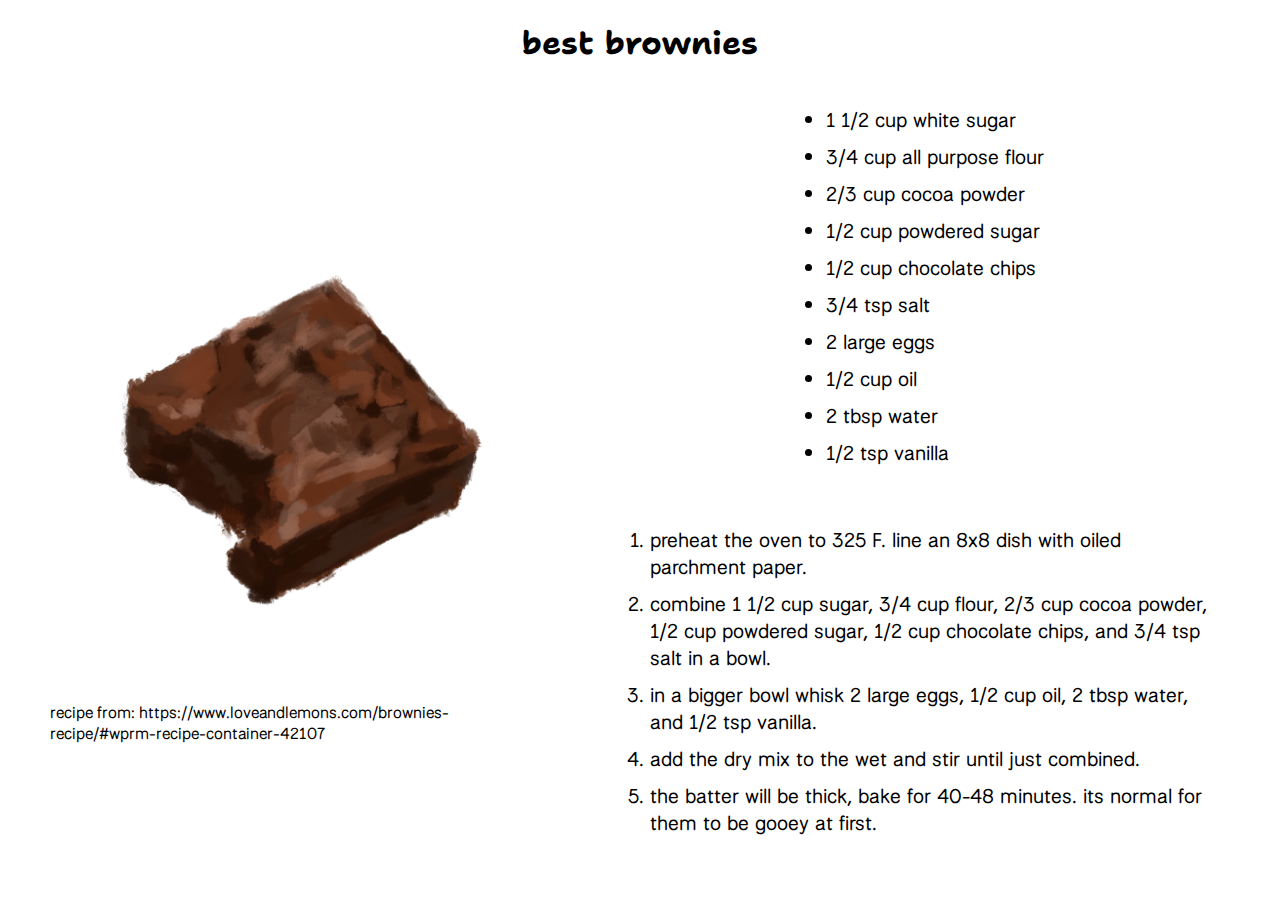
==== src/brownie.html @ 662eb5d6 "brownies done" ====
<!DOCTYPE html>
<html lang="en">
<head>
    <meta charset="UTF-8">
    <meta name="viewport" content="width=device-width, initial-scale=1.0">
    <link rel="preconnect" href="https://fonts.googleapis.com">
    <link rel="preconnect" href="https://fonts.gstatic.com" crossorigin>
    <link href="https://fonts.googleapis.com/css2?family=Shantell+Sans:ital,wght@0,300..800;1,300..800&display=swap"
        rel="stylesheet">
    <link rel="preconnect" href="https://fonts.googleapis.com">
    <link rel="preconnect" href="https://fonts.gstatic.com" crossorigin>
    <link href="https://fonts.googleapis.com/css2?family=National+Park:wght@200..800&display=swap" rel="stylesheet">
    <link href="brownie.css" rel="stylesheet">
    <title>best brownies</title>
</head>
<body>
    <div class="container">
        <h1 id="title">best brownies</h1>
        
        <div class="content">
            <div class="image-group">
                <img id="brownies" src="images/brownie.png">
                <div id="credit">recipe from: https://www.loveandlemons.com/brownies-recipe/#wprm-recipe-container-42107</div>
            </div>
             <div class="recipe">
                <div class="ingredients">
                    <ul>
                        <li>1 1/2 cup white sugar</li>
                        <li>3/4 cup all purpose flour</li>
                        <li>2/3 cup cocoa powder</li>
                        <li>1/2 cup powdered sugar</li>
                        <li>1/2 cup chocolate chips</li>
                        <li>3/4 tsp salt</li>
                        <li>2 large eggs</li>
                        <li>1/2 cup oil</li>
                        <li>2 tbsp water</li>
                        <li>1/2 tsp vanilla</li>
                    </ul>
                </div>
                <div class="instructions">
                    <ol>
                        <li>preheat the oven to 325 F. line an 8x8 dish with oiled parchment paper.</li>
                        <li>combine 1 1/2 cup sugar, 3/4 cup flour, 2/3 cup cocoa powder, 1/2 cup powdered sugar,
                            1/2 cup chocolate chips, and 3/4 tsp salt in a bowl.
                        </li>
                        <li>in a bigger bowl whisk 2 large eggs, 1/2 cup oil, 2 tbsp water, and 1/2 tsp vanilla.</li>
                        <li>add the dry mix to the wet and stir until just combined.</li>
                        <li>the batter will be thick, bake for 40-48 minutes. its normal for them to be gooey at first.</li>
                    </ol>
                </div>
            </div>
        </div>
        
       

        
    </div>
</body>
</html>
---- src/brownie.css ----
body {
    margin: 0px;
    padding: 0px;
    font-family: 'National Park', sans-serif;
    font-weight: 400;
}

.container {
    display: flex;
    justify-content: center;
    align-items: center;
    flex-direction: column;
    width: 100%;
    height: 100%;
}

#title {
    font-family: 'Shantell Sans', sans-serif;
}

img {
    width: 500px;
}

.content {
    width: 100%;
    height: 100%;
    display: flex;
    align-items: center;
    justify-content: space-between;
}

.image-group {
    margin: 50px;
    width: 500px;
}

.recipe {
    display: flex;
    flex-direction: column;
    margin-right: 50px;
    font-size: 20px;
}

.ingredients {
    align-self:center;
    margin-bottom: 20px;
}

li {
    margin: 10px;
}
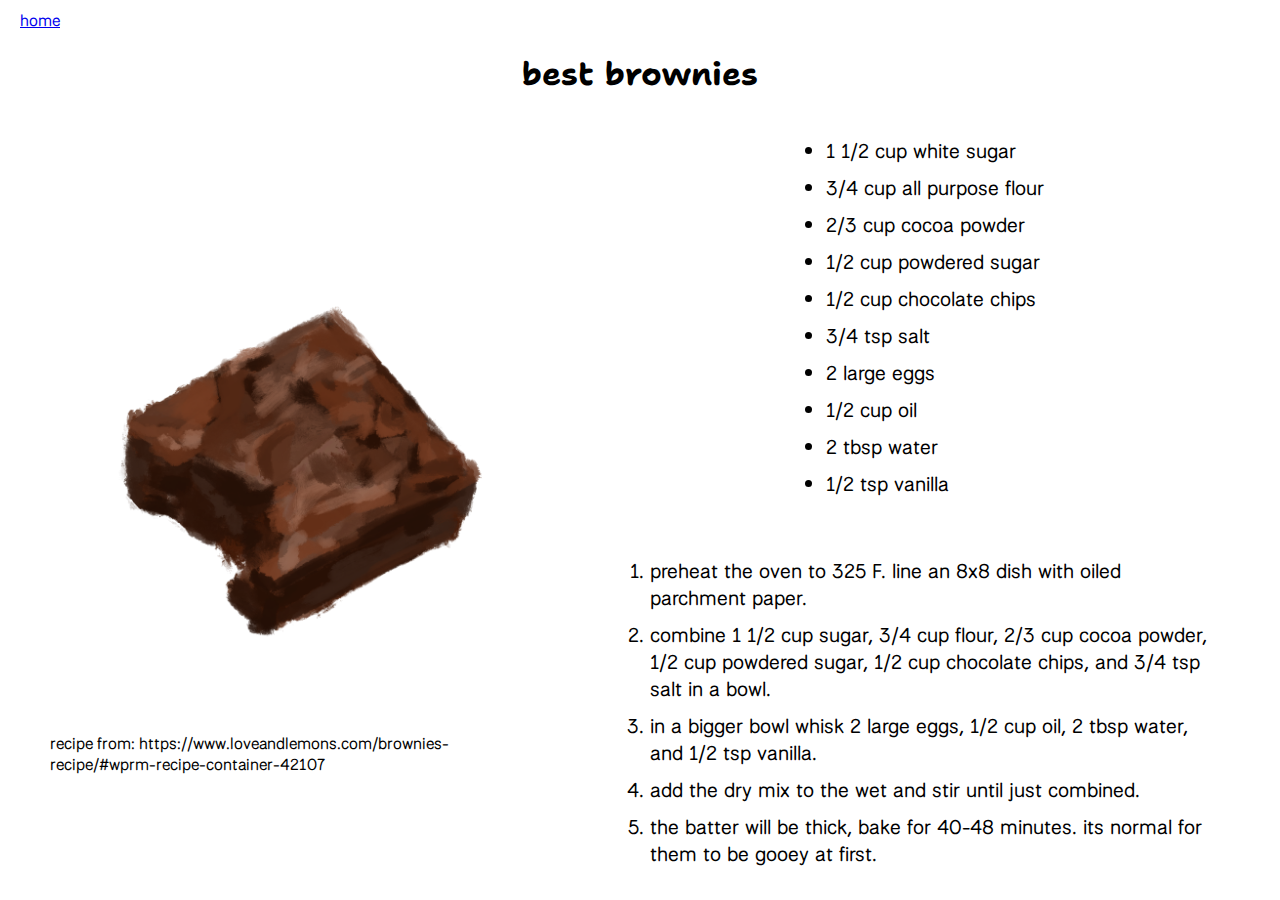
==== commit c0830c42: "added" ====
--- a/src/brownie.html
+++ b/src/brownie.html
@@ -15,6 +15,7 @@
 </head>
 <body>
     <div class="container">
+        <a id="home" href="index.html">home</a>
         <h1 id="title">best brownies</h1>
         
         <div class="content">
--- a/src/brownie.css
+++ b/src/brownie.css
@@ -16,6 +16,12 @@
 
 #title {
     font-family: 'Shantell Sans', sans-serif;
+}
+
+#home {
+    align-self: first baseline;
+    margin-left: 20px;
+    margin-top:10px;
 }
 
 img {
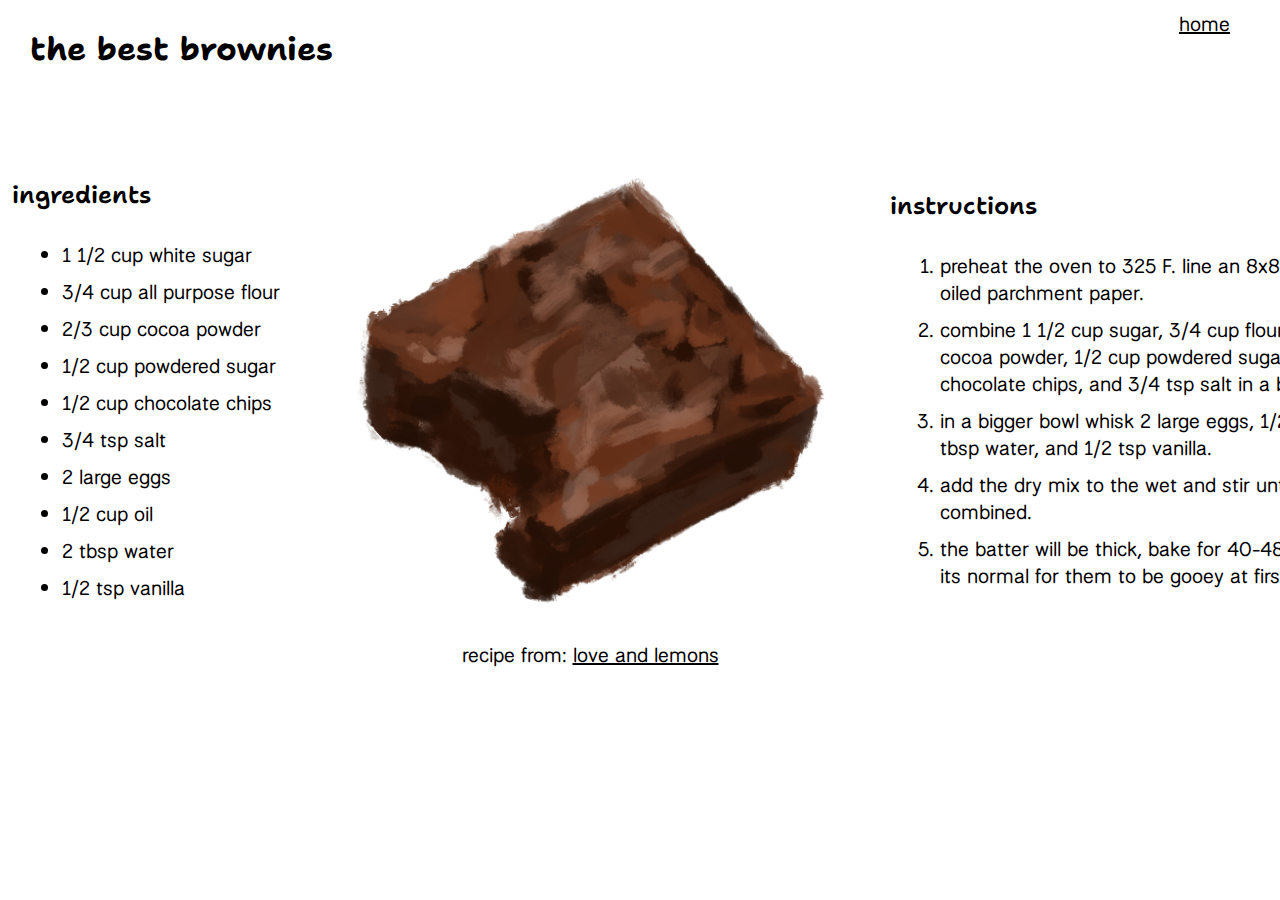
==== commit d65df7a3: "time for the hard part" ====
--- a/src/brownie.html
+++ b/src/brownie.html
@@ -1,5 +1,6 @@
 <!DOCTYPE html>
 <html lang="en">
+
 <head>
     <meta charset="UTF-8">
     <meta name="viewport" content="width=device-width, initial-scale=1.0">
@@ -13,18 +14,16 @@
     <link href="brownie.css" rel="stylesheet">
     <title>best brownies</title>
 </head>
+
 <body>
     <div class="container">
         <a id="home" href="index.html">home</a>
-        <h1 id="title">best brownies</h1>
-        
+        <h1 id="title">the best brownies</h1>
+
         <div class="content">
-            <div class="image-group">
-                <img id="brownies" src="images/brownie.png">
-                <div id="credit">recipe from: https://www.loveandlemons.com/brownies-recipe/#wprm-recipe-container-42107</div>
-            </div>
-             <div class="recipe">
+            <div class="recipe">
                 <div class="ingredients">
+                    <div id="ing-title">ingredients</div>
                     <ul>
                         <li>1 1/2 cup white sugar</li>
                         <li>3/4 cup all purpose flour</li>
@@ -38,7 +37,15 @@
                         <li>1/2 tsp vanilla</li>
                     </ul>
                 </div>
+
+                <div class="image-group">
+                    <img id="brownies" src="images/brownie.png">
+                    <div id="credit">recipe from:
+                        <a href="https://www.loveandlemons.com/brownies-recipe/#wprm-recipe-container-42107">love and lemons</a></div>
+                </div>
+
                 <div class="instructions">
+                    <div id="inst-title">instructions</div>
                     <ol>
                         <li>preheat the oven to 325 F. line an 8x8 dish with oiled parchment paper.</li>
                         <li>combine 1 1/2 cup sugar, 3/4 cup flour, 2/3 cup cocoa powder, 1/2 cup powdered sugar,
@@ -46,15 +53,14 @@
                         </li>
                         <li>in a bigger bowl whisk 2 large eggs, 1/2 cup oil, 2 tbsp water, and 1/2 tsp vanilla.</li>
                         <li>add the dry mix to the wet and stir until just combined.</li>
-                        <li>the batter will be thick, bake for 40-48 minutes. its normal for them to be gooey at first.</li>
+                        <li>the batter will be thick, bake for 40-48 minutes. its normal for them to be gooey at first.
+                        </li>
                     </ol>
                 </div>
             </div>
         </div>
-        
-       
-
-        
+    </div>
     </div>
 </body>
+
 </html>--- a/src/brownie.css
+++ b/src/brownie.css
@@ -15,13 +15,17 @@
 }
 
 #title {
+    align-self: first baseline;
     font-family: 'Shantell Sans', sans-serif;
+    margin-left: 30px;
+    margin-top: -10px;
 }
 
 #home {
-    align-self: first baseline;
-    margin-left: 20px;
+    align-self: last baseline;
+    margin-right: 50px;
     margin-top:10px;
+    font-size: 20px;
 }
 
 img {
@@ -33,24 +37,51 @@
     height: 100%;
     display: flex;
     align-items: center;
-    justify-content: space-between;
+    justify-content: center;
 }
 
 .image-group {
     margin: 50px;
     width: 500px;
+    display: flex;
+    flex-direction: column;
+    align-items: center;
+    justify-content: center;
+}
+
+a {
+    color: black;
 }
 
 .recipe {
     display: flex;
-    flex-direction: column;
-    margin-right: 50px;
     font-size: 20px;
+    align-items: center;
+    justify-content: space-evenly;
 }
 
 .ingredients {
-    align-self:center;
-    margin-bottom: 20px;
+    display: flex;
+    justify-content: center;
+    align-items: last baseline;
+    flex-direction: column;
+    width: 400px;
+    height: 400px;
+}
+
+#ing-title, #inst-title {
+    font-size: 24px;
+    font-family: "Shantell sans", sans-serif;
+    font-weight: 600;
+}
+
+.instructions {
+    display: flex;
+    justify-content: center;
+    align-items: first baseline;
+    flex-direction: column;
+    width: 500px;
+    height: 400px;
 }
 
 li {
